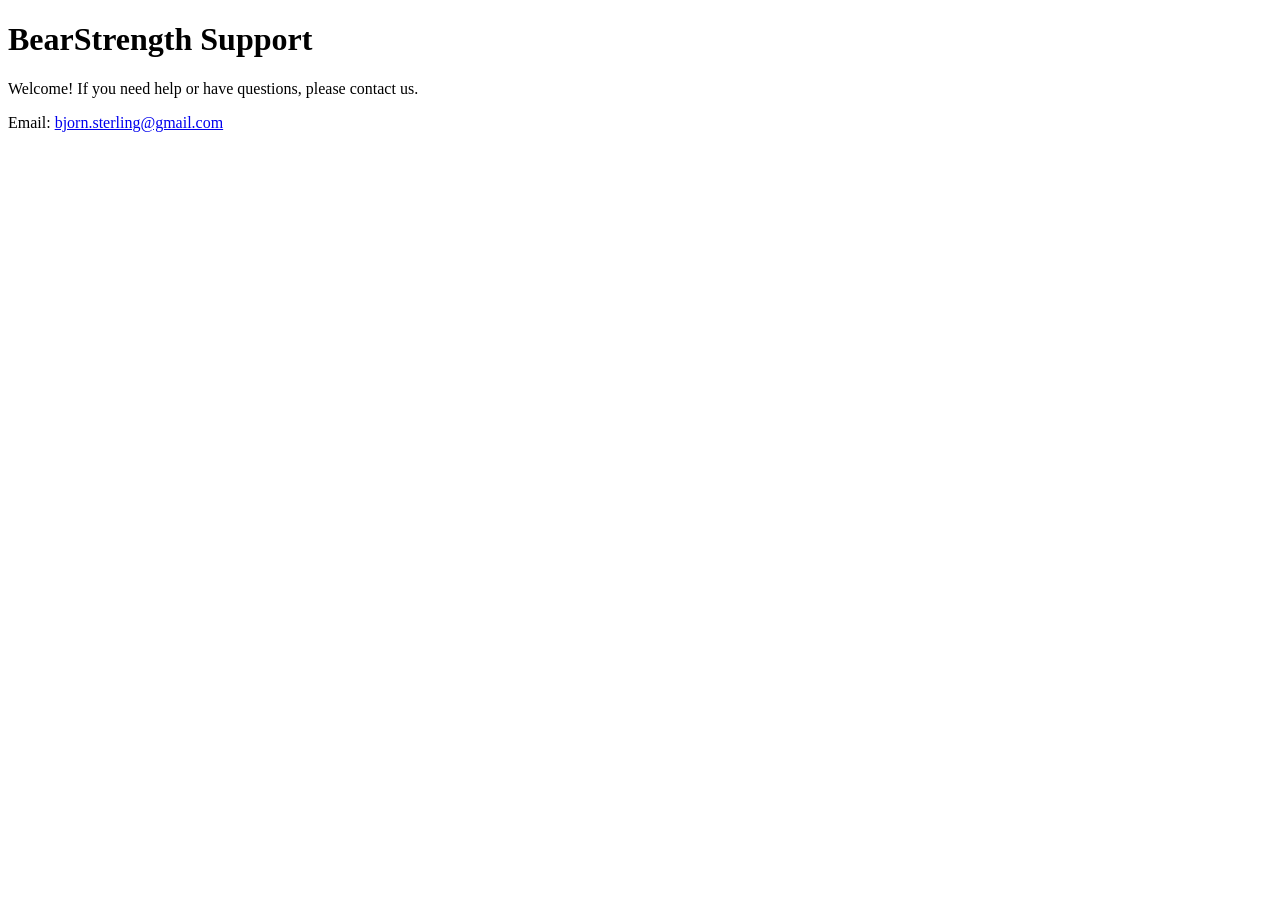
==== index.html @ cc9d1ebb "Update email address in index.html" ====
<!DOCTYPE html>
<html>
<head>
  <title>BearStrength - Support</title>
</head>
<body>
  <h1>BearStrength Support</h1>
  <p>Welcome! If you need help or have questions, please contact us.</p>
  <p>Email: <a href="mailto:bjorn.sterling@gmail.com">bjorn.sterling@gmail.com</a></p>
</body>
</html>
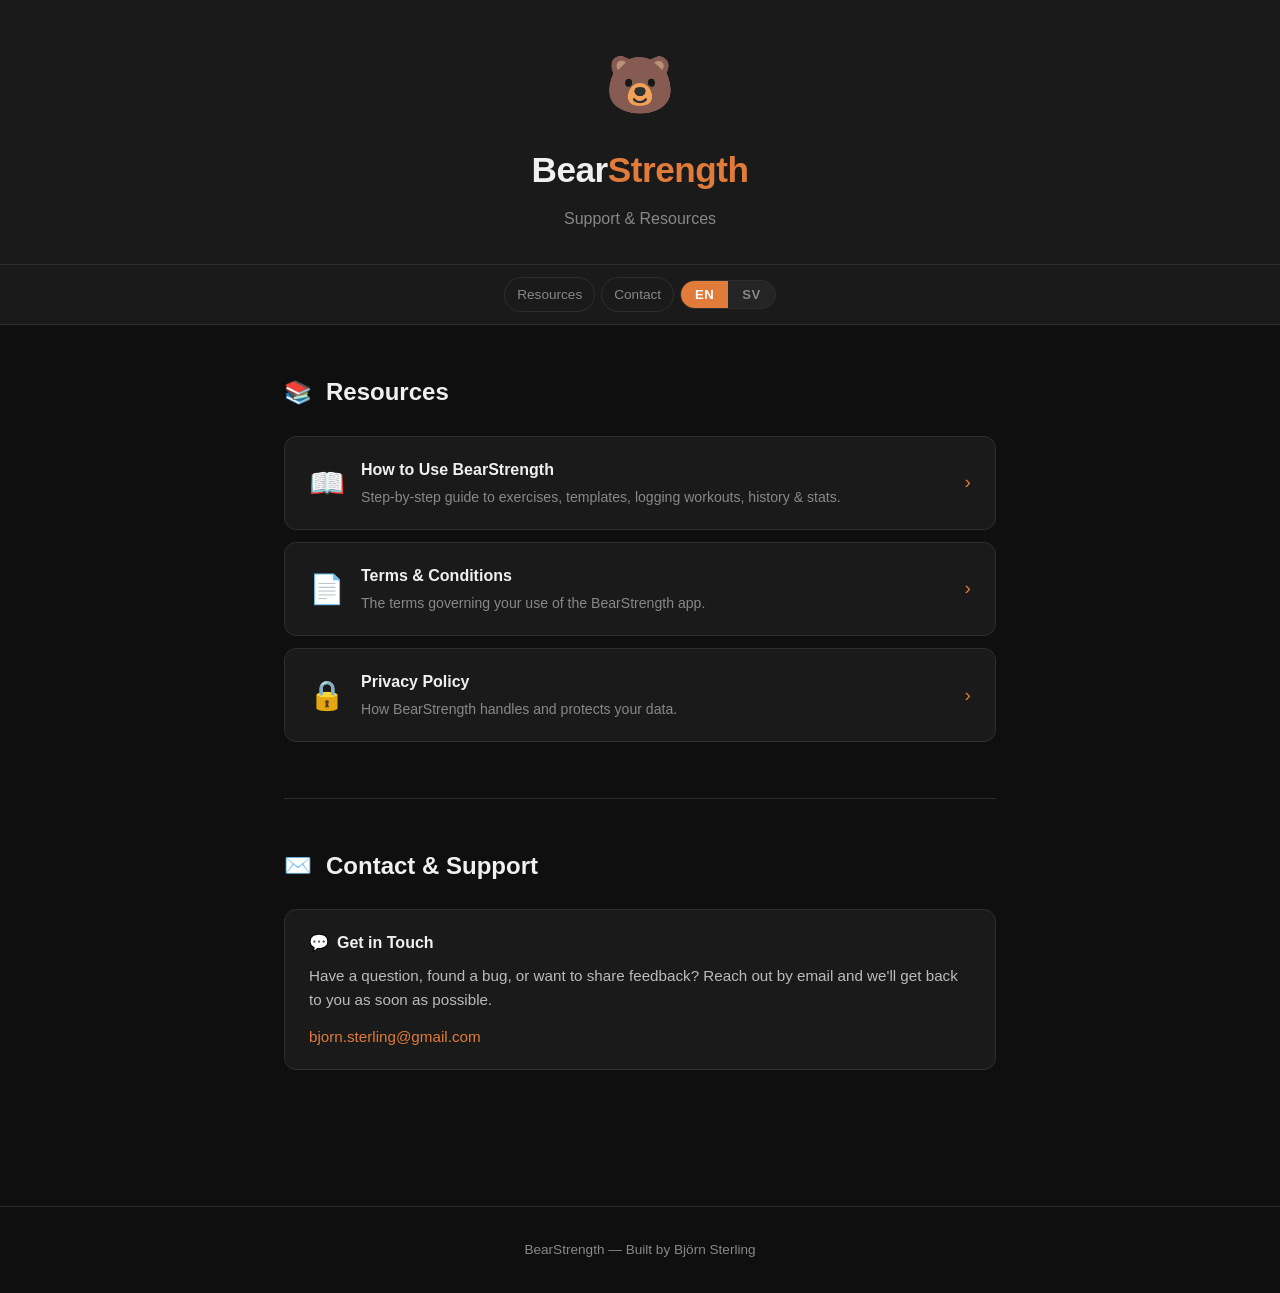
==== commit 44fd14b1: "Update the index page with design and links to other pages" ====
--- a/index.html
+++ b/index.html
@@ -1,11 +1,349 @@
 <!DOCTYPE html>
-<html>
+<html lang="en">
 <head>
-  <title>BearStrength - Support</title>
+  <meta charset="UTF-8" />
+  <meta name="viewport" content="width=device-width, initial-scale=1.0" />
+  <title>BearStrength — Support</title>
+  <style>
+    :root {
+      --bg: #0f0f0f;
+      --surface: #1a1a1a;
+      --surface2: #242424;
+      --border: #2e2e2e;
+      --accent: #e07b39;
+      --accent-dim: #b85e22;
+      --text: #f0f0f0;
+      --muted: #888;
+      --green: #4caf7d;
+      --radius: 12px;
+    }
+
+    * { box-sizing: border-box; margin: 0; padding: 0; }
+
+    body {
+      background: var(--bg);
+      color: var(--text);
+      font-family: -apple-system, BlinkMacSystemFont, "Segoe UI", Helvetica, Arial, sans-serif;
+      font-size: 16px;
+      line-height: 1.6;
+    }
+
+    header {
+      background: var(--surface);
+      border-bottom: 1px solid var(--border);
+      padding: 40px 24px 32px;
+      text-align: center;
+    }
+
+    header .bear { font-size: 56px; margin-bottom: 12px; }
+
+    header h1 {
+      font-size: 2.2rem;
+      font-weight: 800;
+      letter-spacing: -0.5px;
+    }
+
+    header h1 span { color: var(--accent); }
+
+    header p {
+      color: var(--muted);
+      margin-top: 8px;
+      font-size: 1rem;
+    }
+
+    /* Language toggle */
+    .lang-toggle {
+      display: flex;
+      background: var(--surface2);
+      border: 1px solid var(--border);
+      border-radius: 24px;
+      overflow: hidden;
+      flex-shrink: 0;
+    }
+
+    .lang-btn {
+      padding: 6px 14px;
+      font-size: 0.82rem;
+      font-weight: 600;
+      cursor: pointer;
+      border: none;
+      background: transparent;
+      color: var(--muted);
+      letter-spacing: 0.5px;
+      transition: all 0.15s;
+    }
+
+    .lang-btn.active {
+      background: var(--accent);
+      color: #fff;
+    }
+
+    nav {
+      background: var(--surface);
+      border-bottom: 1px solid var(--border);
+      display: flex;
+      justify-content: center;
+      align-items: center;
+      gap: 6px;
+      padding: 12px 24px;
+      flex-wrap: wrap;
+      position: sticky;
+      top: 0;
+      z-index: 100;
+    }
+
+    nav a {
+      color: var(--muted);
+      text-decoration: none;
+      font-size: 0.85rem;
+      padding: 6px 12px;
+      border-radius: 20px;
+      border: 1px solid var(--border);
+      transition: all 0.15s;
+    }
+
+    nav a:hover, nav a:focus {
+      color: var(--text);
+      border-color: var(--accent);
+      background: rgba(224, 123, 57, 0.08);
+    }
+
+    main {
+      max-width: 760px;
+      margin: 0 auto;
+      padding: 48px 24px 80px;
+    }
+
+    .section {
+      margin-bottom: 56px;
+    }
+
+    .section-header {
+      display: flex;
+      align-items: center;
+      gap: 14px;
+      margin-bottom: 24px;
+    }
+
+    .section-header h2 {
+      font-size: 1.5rem;
+      font-weight: 700;
+    }
+
+    .icon { font-size: 1.4rem; }
+
+    /* Link cards */
+    .link-card {
+      background: var(--surface);
+      border: 1px solid var(--border);
+      border-radius: var(--radius);
+      padding: 20px 24px;
+      margin-bottom: 12px;
+      text-decoration: none;
+      display: flex;
+      align-items: center;
+      justify-content: space-between;
+      gap: 16px;
+      transition: border-color 0.15s, background 0.15s;
+    }
+
+    .link-card:hover, .link-card:focus {
+      border-color: var(--accent);
+      background: rgba(224, 123, 57, 0.05);
+      outline: none;
+    }
+
+    .link-card-body {
+      display: flex;
+      align-items: center;
+      gap: 16px;
+    }
+
+    .link-card-icon {
+      font-size: 1.8rem;
+      flex-shrink: 0;
+    }
+
+    .link-card h3 {
+      font-size: 1rem;
+      font-weight: 600;
+      color: var(--text);
+      margin-bottom: 4px;
+    }
+
+    .link-card p {
+      font-size: 0.88rem;
+      color: var(--muted);
+    }
+
+    .link-card-arrow {
+      color: var(--accent);
+      font-size: 1.2rem;
+      flex-shrink: 0;
+    }
+
+    /* Info card */
+    .card {
+      background: var(--surface);
+      border: 1px solid var(--border);
+      border-radius: var(--radius);
+      padding: 20px 24px;
+      margin-bottom: 12px;
+    }
+
+    .card h3 {
+      font-size: 1rem;
+      font-weight: 600;
+      margin-bottom: 8px;
+      display: flex;
+      align-items: center;
+      gap: 8px;
+    }
+
+    .card p {
+      color: #bbb;
+      font-size: 0.95rem;
+    }
+
+    .card a {
+      color: var(--accent);
+      text-decoration: none;
+    }
+
+    .card a:hover { text-decoration: underline; }
+
+    hr.divider {
+      border: none;
+      border-top: 1px solid var(--border);
+      margin: 48px 0;
+    }
+
+    footer {
+      text-align: center;
+      padding: 32px 24px;
+      border-top: 1px solid var(--border);
+      color: var(--muted);
+      font-size: 0.85rem;
+    }
+
+    @media (max-width: 540px) {
+      .link-card { padding: 16px 18px; }
+    }
+
+    /* Language visibility */
+    [data-lang] { display: none; }
+    body.lang-en [data-lang="en"] { display: revert; }
+    body.lang-sv [data-lang="sv"] { display: revert; }
+
+    span[data-lang] { display: none; }
+    body.lang-en span[data-lang="en"] { display: inline; }
+    body.lang-sv span[data-lang="sv"] { display: inline; }
+  </style>
 </head>
-<body>
-  <h1>BearStrength Support</h1>
-  <p>Welcome! If you need help or have questions, please contact us.</p>
-  <p>Email: <a href="mailto:bjorn.sterling@gmail.com">bjorn.sterling@gmail.com</a></p>
+<body class="lang-en">
+
+<header>
+  <div class="bear">🐻</div>
+  <h1>Bear<span>Strength</span></h1>
+  <p data-lang="en">Support &amp; Resources</p>
+  <p data-lang="sv">Support &amp; Resurser</p>
+</header>
+
+<nav>
+  <a href="#resources"><span data-lang="en">Resources</span><span data-lang="sv">Resurser</span></a>
+  <a href="#contact"><span data-lang="en">Contact</span><span data-lang="sv">Kontakt</span></a>
+  <div class="lang-toggle">
+    <button class="lang-btn active" id="btn-en" onclick="setLang('en')">EN</button>
+    <button class="lang-btn" id="btn-sv" onclick="setLang('sv')">SV</button>
+  </div>
+</nav>
+
+<main>
+
+  <!-- RESOURCES -->
+  <section class="section" id="resources">
+    <div class="section-header">
+      <span class="icon">📚</span>
+      <h2 data-lang="en">Resources</h2>
+      <h2 data-lang="sv">Resurser</h2>
+    </div>
+
+    <a class="link-card" href="instruction.html">
+      <div class="link-card-body">
+        <div class="link-card-icon">📖</div>
+        <div>
+          <h3><span data-lang="en">How to Use BearStrength</span><span data-lang="sv">Hur man använder BearStrength</span></h3>
+          <p data-lang="en">Step-by-step guide to exercises, templates, logging workouts, history &amp; stats.</p>
+          <p data-lang="sv">Steg-för-steg-guide till övningar, mallar, loggning av träningspass, historik och statistik.</p>
+        </div>
+      </div>
+      <div class="link-card-arrow">›</div>
+    </a>
+
+    <a class="link-card" href="TermsAndCondition.html">
+      <div class="link-card-body">
+        <div class="link-card-icon">📄</div>
+        <div>
+          <h3><span data-lang="en">Terms &amp; Conditions</span><span data-lang="sv">Användarvillkor</span></h3>
+          <p data-lang="en">The terms governing your use of the BearStrength app.</p>
+          <p data-lang="sv">Villkoren som gäller för din användning av BearStrength-appen.</p>
+        </div>
+      </div>
+      <div class="link-card-arrow">›</div>
+    </a>
+
+    <a class="link-card" href="privacy.html">
+      <div class="link-card-body">
+        <div class="link-card-icon">🔒</div>
+        <div>
+          <h3><span data-lang="en">Privacy Policy</span><span data-lang="sv">Integritetspolicy</span></h3>
+          <p data-lang="en">How BearStrength handles and protects your data.</p>
+          <p data-lang="sv">Hur BearStrength hanterar och skyddar din data.</p>
+        </div>
+      </div>
+      <div class="link-card-arrow">›</div>
+    </a>
+  </section>
+
+  <hr class="divider" />
+
+  <!-- CONTACT -->
+  <section class="section" id="contact">
+    <div class="section-header">
+      <span class="icon">✉️</span>
+      <h2 data-lang="en">Contact &amp; Support</h2>
+      <h2 data-lang="sv">Kontakt &amp; Support</h2>
+    </div>
+
+    <div class="card">
+      <h3><span>💬</span> <span data-lang="en">Get in Touch</span><span data-lang="sv">Kontakta oss</span></h3>
+      <p data-lang="en">Have a question, found a bug, or want to share feedback? Reach out by email and we'll get back to you as soon as possible.</p>
+      <p data-lang="sv">Har du en fråga, hittat en bugg eller vill dela feedback? Kontakta oss via e-post så återkommer vi så snart som möjligt.</p>
+      <p style="margin-top: 12px;">
+        <a href="mailto:bjorn.sterling@gmail.com">bjorn.sterling@gmail.com</a>
+      </p>
+    </div>
+  </section>
+
+</main>
+
+<footer>
+  <p>BearStrength &mdash; Built by Björn Sterling</p>
+</footer>
+
+<script>
+  function setLang(lang) {
+    document.body.className = 'lang-' + lang;
+    document.getElementById('btn-en').classList.toggle('active', lang === 'en');
+    document.getElementById('btn-sv').classList.toggle('active', lang === 'sv');
+    document.documentElement.lang = lang;
+    localStorage.setItem('bs-lang', lang);
+  }
+
+  // Restore saved preference
+  const saved = localStorage.getItem('bs-lang');
+  if (saved === 'sv') setLang('sv');
+</script>
+
 </body>
 </html>
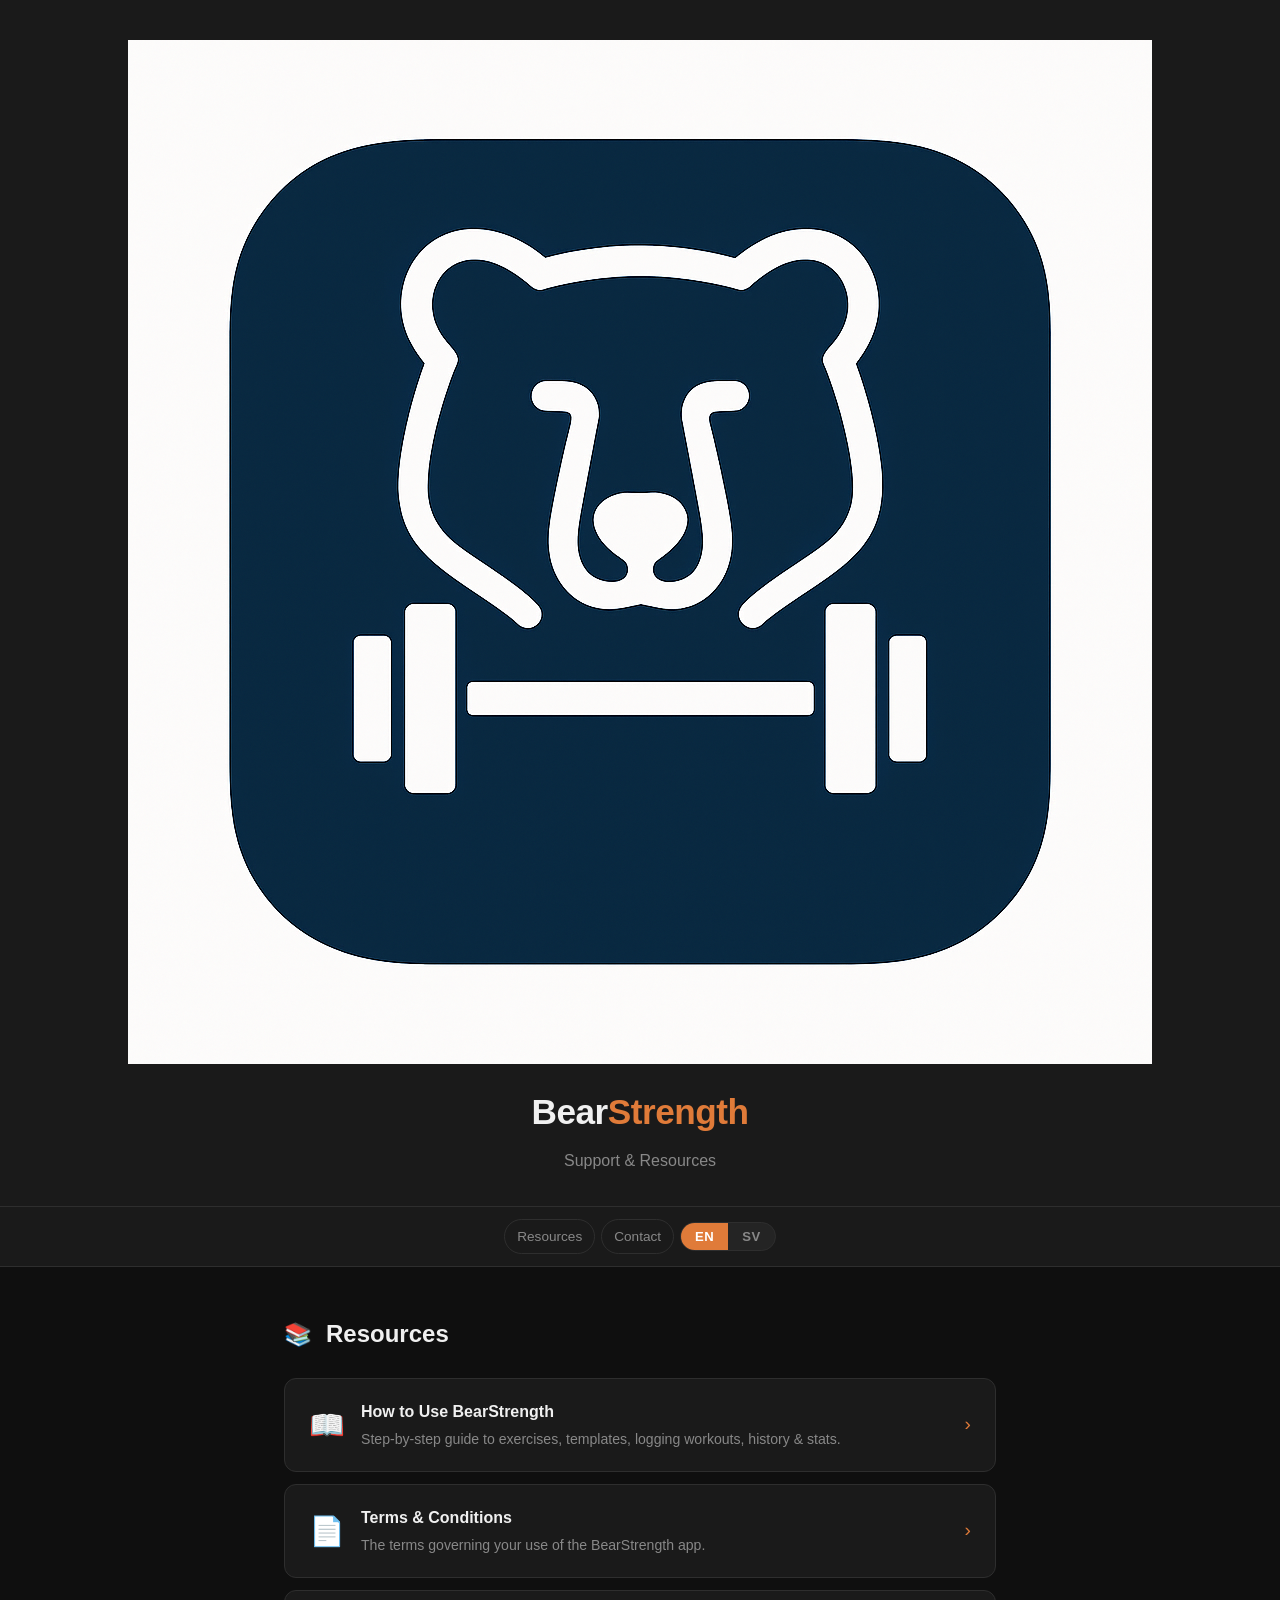
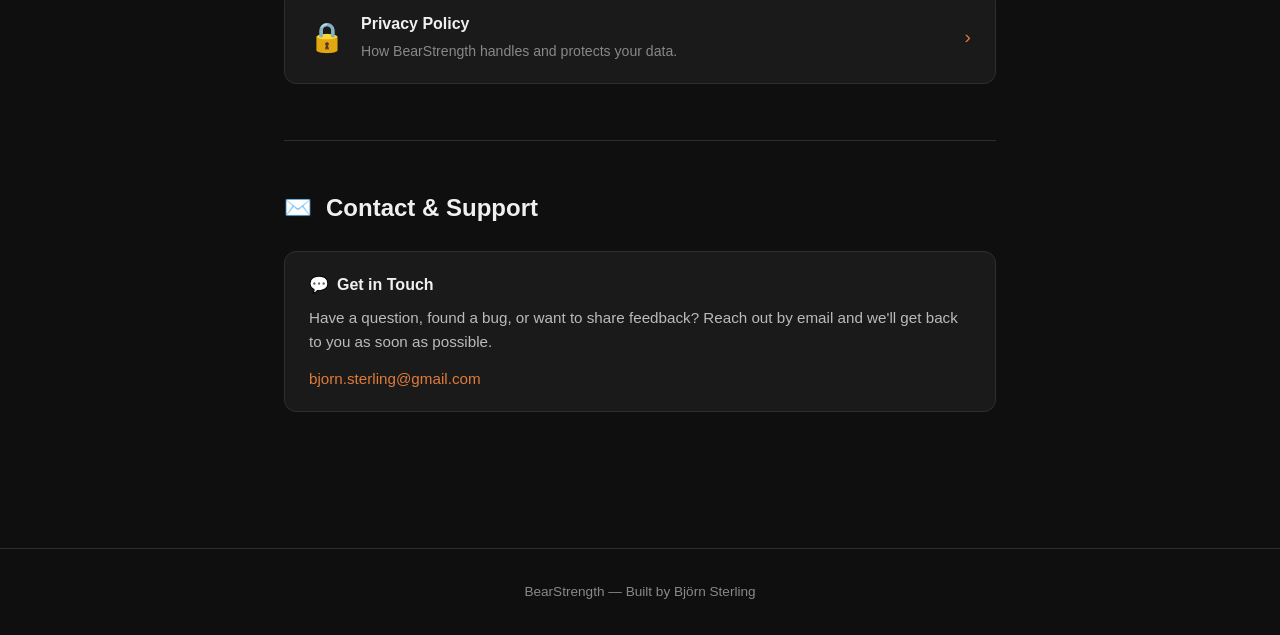
==== commit c595eafb: "add image and implemented it on all the pages." ====
--- a/index.html
+++ b/index.html
@@ -243,7 +243,7 @@
 <body class="lang-en">
 
 <header>
-  <div class="bear">🐻</div>
+  <img src="images/AppIcon.png" alt="BearStrength" class="bear">
   <h1>Bear<span>Strength</span></h1>
   <p data-lang="en">Support &amp; Resources</p>
   <p data-lang="sv">Support &amp; Resurser</p>
@@ -268,7 +268,7 @@
       <h2 data-lang="sv">Resurser</h2>
     </div>
 
-    <a class="link-card" href="instruction.html">
+    <a class="link-card" href="pages/instruction.html">
       <div class="link-card-body">
         <div class="link-card-icon">📖</div>
         <div>
@@ -280,7 +280,7 @@
       <div class="link-card-arrow">›</div>
     </a>
 
-    <a class="link-card" href="TermsAndCondition.html">
+    <a class="link-card" href="pages/TermsAndCondition.html">
       <div class="link-card-body">
         <div class="link-card-icon">📄</div>
         <div>
@@ -292,7 +292,7 @@
       <div class="link-card-arrow">›</div>
     </a>
 
-    <a class="link-card" href="privacy.html">
+    <a class="link-card" href="pages/privacy.html">
       <div class="link-card-body">
         <div class="link-card-icon">🔒</div>
         <div>
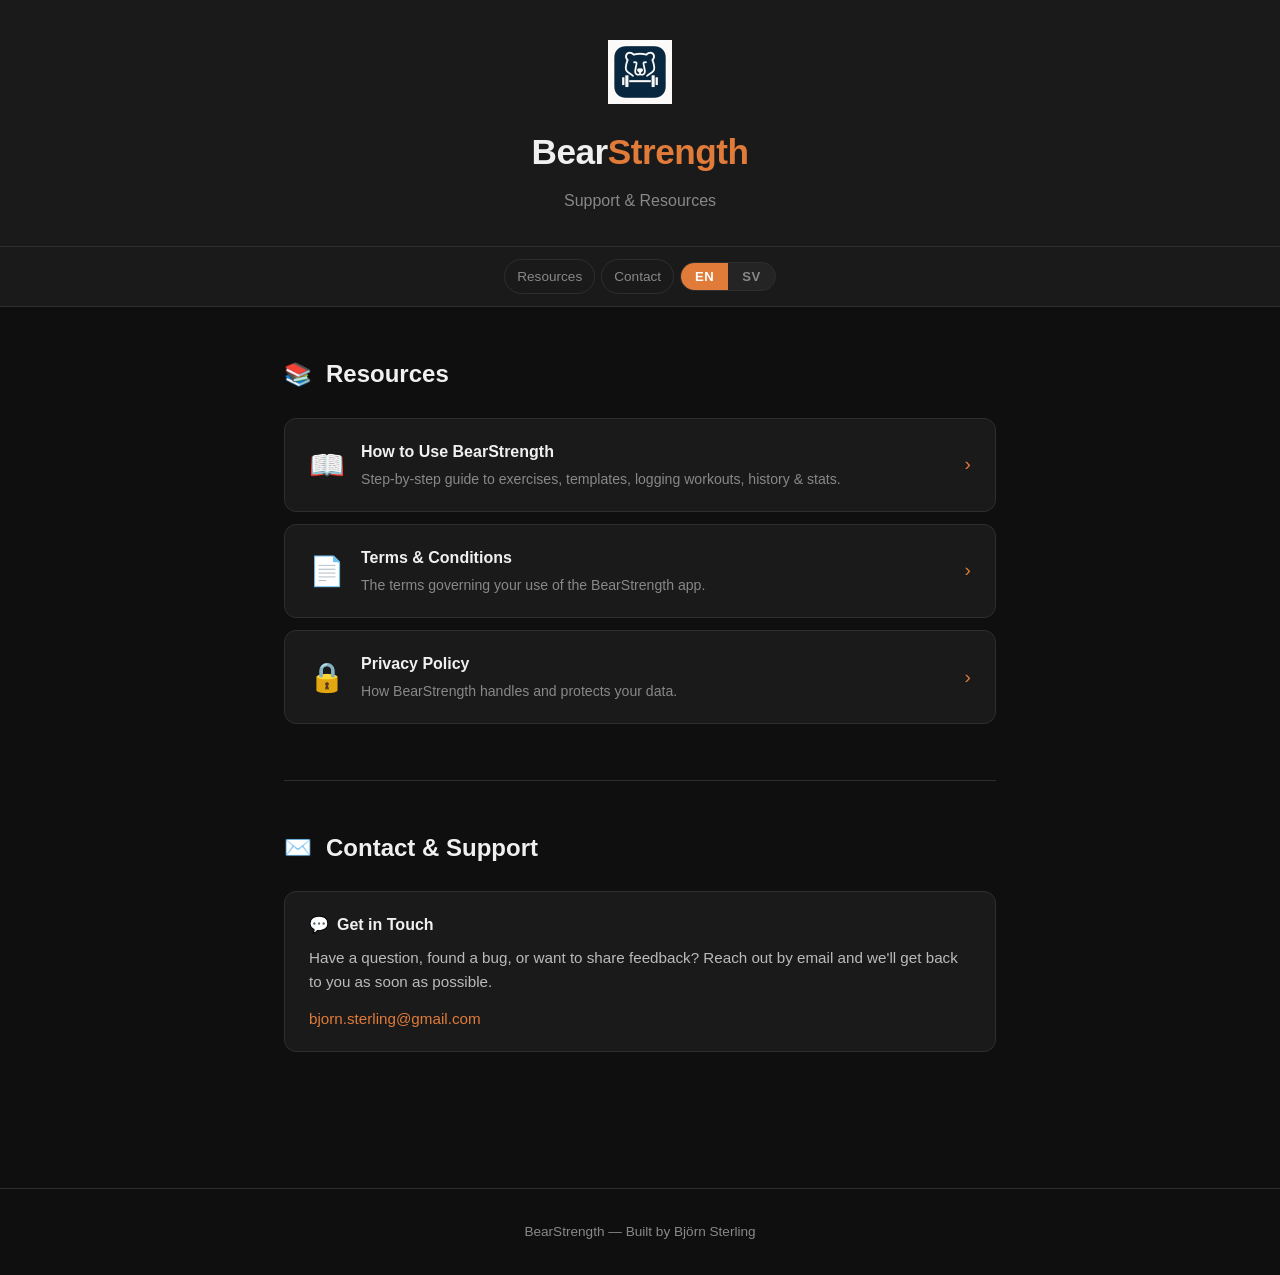
==== commit b204094b: "reduced the size of the new image." ====
--- a/index.html
+++ b/index.html
@@ -35,7 +35,7 @@
       text-align: center;
     }
 
-    header .bear { font-size: 56px; margin-bottom: 12px; }
+    header .bear { width: 64px; height: 64px; margin-bottom: 12px; }
 
     header h1 {
       font-size: 2.2rem;
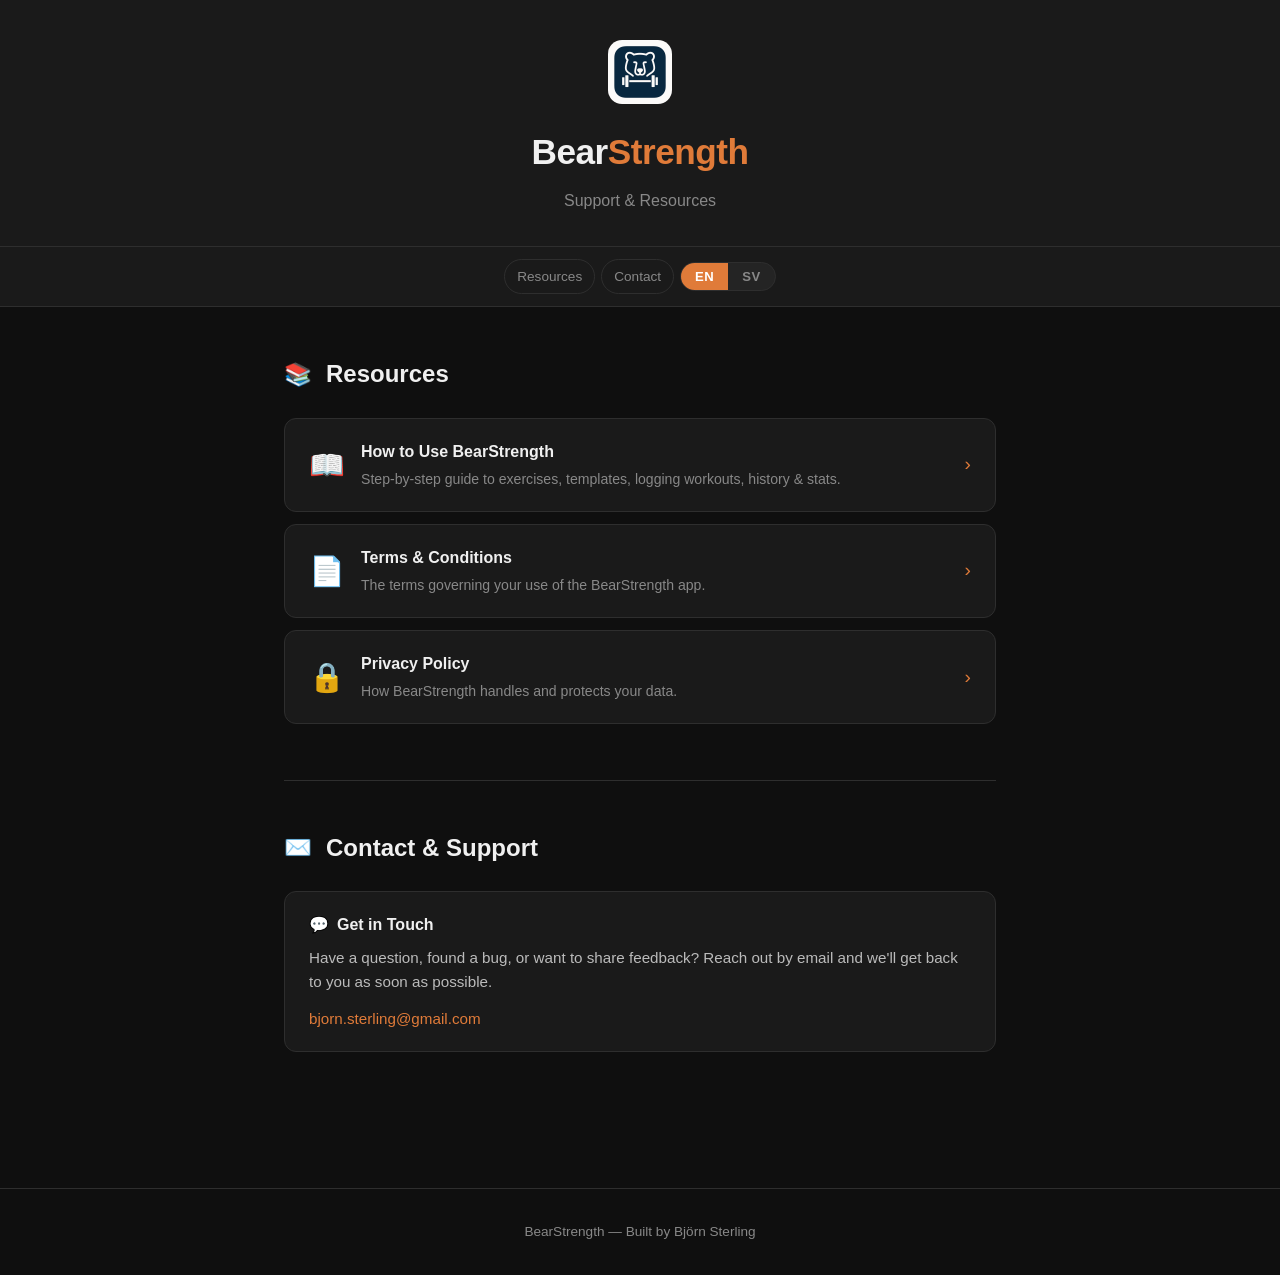
==== commit e1ccac36: "added corner radius on the image" ====
--- a/index.html
+++ b/index.html
@@ -35,7 +35,7 @@
       text-align: center;
     }
 
-    header .bear { width: 64px; height: 64px; margin-bottom: 12px; }
+    header .bear { width: 64px; height: 64px; margin-bottom: 12px; border-radius: 22%; }
 
     header h1 {
       font-size: 2.2rem;
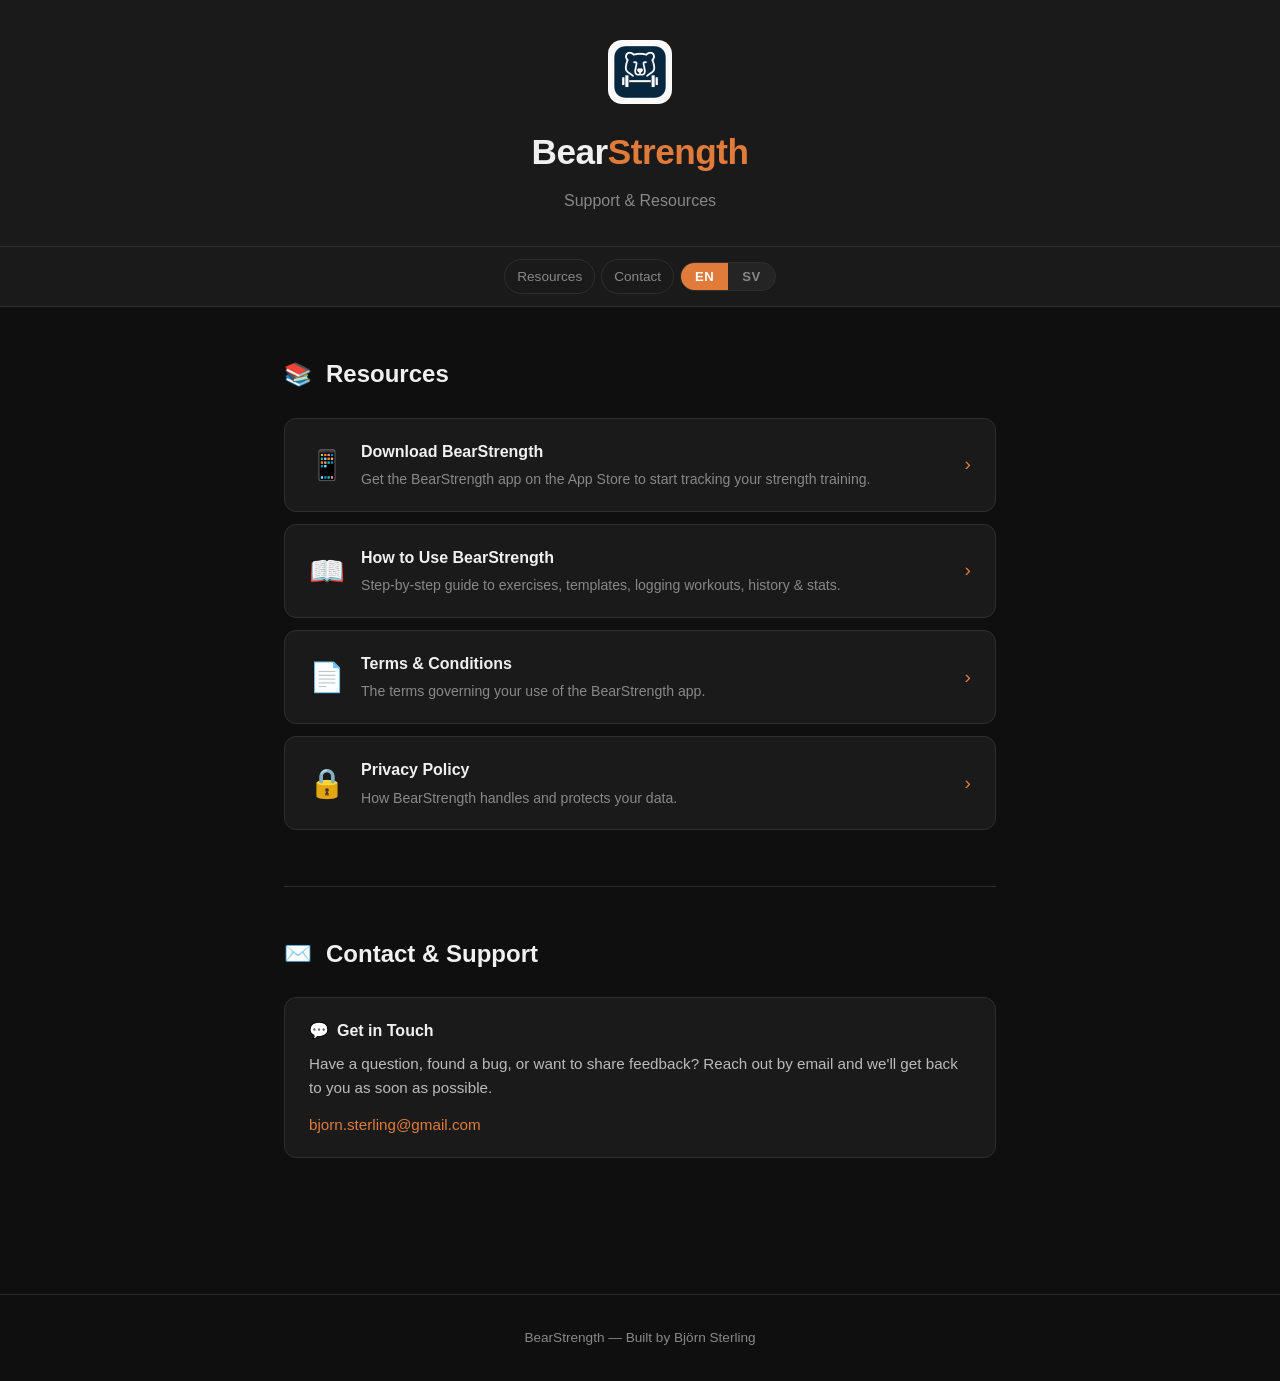
==== commit b2c1e6bf: "Update index.html Added a link to the app in app store." ====
--- a/index.html
+++ b/index.html
@@ -4,241 +4,7 @@
   <meta charset="UTF-8" />
   <meta name="viewport" content="width=device-width, initial-scale=1.0" />
   <title>BearStrength — Support</title>
-  <style>
-    :root {
-      --bg: #0f0f0f;
-      --surface: #1a1a1a;
-      --surface2: #242424;
-      --border: #2e2e2e;
-      --accent: #e07b39;
-      --accent-dim: #b85e22;
-      --text: #f0f0f0;
-      --muted: #888;
-      --green: #4caf7d;
-      --radius: 12px;
-    }
-
-    * { box-sizing: border-box; margin: 0; padding: 0; }
-
-    body {
-      background: var(--bg);
-      color: var(--text);
-      font-family: -apple-system, BlinkMacSystemFont, "Segoe UI", Helvetica, Arial, sans-serif;
-      font-size: 16px;
-      line-height: 1.6;
-    }
-
-    header {
-      background: var(--surface);
-      border-bottom: 1px solid var(--border);
-      padding: 40px 24px 32px;
-      text-align: center;
-    }
-
-    header .bear { width: 64px; height: 64px; margin-bottom: 12px; border-radius: 22%; }
-
-    header h1 {
-      font-size: 2.2rem;
-      font-weight: 800;
-      letter-spacing: -0.5px;
-    }
-
-    header h1 span { color: var(--accent); }
-
-    header p {
-      color: var(--muted);
-      margin-top: 8px;
-      font-size: 1rem;
-    }
-
-    /* Language toggle */
-    .lang-toggle {
-      display: flex;
-      background: var(--surface2);
-      border: 1px solid var(--border);
-      border-radius: 24px;
-      overflow: hidden;
-      flex-shrink: 0;
-    }
-
-    .lang-btn {
-      padding: 6px 14px;
-      font-size: 0.82rem;
-      font-weight: 600;
-      cursor: pointer;
-      border: none;
-      background: transparent;
-      color: var(--muted);
-      letter-spacing: 0.5px;
-      transition: all 0.15s;
-    }
-
-    .lang-btn.active {
-      background: var(--accent);
-      color: #fff;
-    }
-
-    nav {
-      background: var(--surface);
-      border-bottom: 1px solid var(--border);
-      display: flex;
-      justify-content: center;
-      align-items: center;
-      gap: 6px;
-      padding: 12px 24px;
-      flex-wrap: wrap;
-      position: sticky;
-      top: 0;
-      z-index: 100;
-    }
-
-    nav a {
-      color: var(--muted);
-      text-decoration: none;
-      font-size: 0.85rem;
-      padding: 6px 12px;
-      border-radius: 20px;
-      border: 1px solid var(--border);
-      transition: all 0.15s;
-    }
-
-    nav a:hover, nav a:focus {
-      color: var(--text);
-      border-color: var(--accent);
-      background: rgba(224, 123, 57, 0.08);
-    }
-
-    main {
-      max-width: 760px;
-      margin: 0 auto;
-      padding: 48px 24px 80px;
-    }
-
-    .section {
-      margin-bottom: 56px;
-    }
-
-    .section-header {
-      display: flex;
-      align-items: center;
-      gap: 14px;
-      margin-bottom: 24px;
-    }
-
-    .section-header h2 {
-      font-size: 1.5rem;
-      font-weight: 700;
-    }
-
-    .icon { font-size: 1.4rem; }
-
-    /* Link cards */
-    .link-card {
-      background: var(--surface);
-      border: 1px solid var(--border);
-      border-radius: var(--radius);
-      padding: 20px 24px;
-      margin-bottom: 12px;
-      text-decoration: none;
-      display: flex;
-      align-items: center;
-      justify-content: space-between;
-      gap: 16px;
-      transition: border-color 0.15s, background 0.15s;
-    }
-
-    .link-card:hover, .link-card:focus {
-      border-color: var(--accent);
-      background: rgba(224, 123, 57, 0.05);
-      outline: none;
-    }
-
-    .link-card-body {
-      display: flex;
-      align-items: center;
-      gap: 16px;
-    }
-
-    .link-card-icon {
-      font-size: 1.8rem;
-      flex-shrink: 0;
-    }
-
-    .link-card h3 {
-      font-size: 1rem;
-      font-weight: 600;
-      color: var(--text);
-      margin-bottom: 4px;
-    }
-
-    .link-card p {
-      font-size: 0.88rem;
-      color: var(--muted);
-    }
-
-    .link-card-arrow {
-      color: var(--accent);
-      font-size: 1.2rem;
-      flex-shrink: 0;
-    }
-
-    /* Info card */
-    .card {
-      background: var(--surface);
-      border: 1px solid var(--border);
-      border-radius: var(--radius);
-      padding: 20px 24px;
-      margin-bottom: 12px;
-    }
-
-    .card h3 {
-      font-size: 1rem;
-      font-weight: 600;
-      margin-bottom: 8px;
-      display: flex;
-      align-items: center;
-      gap: 8px;
-    }
-
-    .card p {
-      color: #bbb;
-      font-size: 0.95rem;
-    }
-
-    .card a {
-      color: var(--accent);
-      text-decoration: none;
-    }
-
-    .card a:hover { text-decoration: underline; }
-
-    hr.divider {
-      border: none;
-      border-top: 1px solid var(--border);
-      margin: 48px 0;
-    }
-
-    footer {
-      text-align: center;
-      padding: 32px 24px;
-      border-top: 1px solid var(--border);
-      color: var(--muted);
-      font-size: 0.85rem;
-    }
-
-    @media (max-width: 540px) {
-      .link-card { padding: 16px 18px; }
-    }
-
-    /* Language visibility */
-    [data-lang] { display: none; }
-    body.lang-en [data-lang="en"] { display: revert; }
-    body.lang-sv [data-lang="sv"] { display: revert; }
-
-    span[data-lang] { display: none; }
-    body.lang-en span[data-lang="en"] { display: inline; }
-    body.lang-sv span[data-lang="sv"] { display: inline; }
-  </style>
+  <link rel="stylesheet" href="css/styles.css">
 </head>
 <body class="lang-en">
 
@@ -267,6 +33,18 @@
       <h2 data-lang="en">Resources</h2>
       <h2 data-lang="sv">Resurser</h2>
     </div>
+
+    <a class="link-card" href="https://apps.apple.com/app/id6759566683">
+      <div class="link-card-body">
+        <div class="link-card-icon">📱</div>
+        <div>
+          <h3><span data-lang="en">Download BearStrength</span><span data-lang="sv">Ladda ner BearStrength</span></h3>
+          <p data-lang="en">Get the BearStrength app on the App Store to start tracking your strength training.</p>
+          <p data-lang="sv">Hämta BearStrength-appen på App Store för att börja spåra din styrketräning.</p>
+        </div>
+      </div>
+      <div class="link-card-arrow">›</div>
+    </a>
 
     <a class="link-card" href="pages/instruction.html">
       <div class="link-card-body">
--- a/css/styles.css
+++ b/css/styles.css
@@ -0,0 +1,461 @@
+/* ============================================================
+   Variables & Reset
+   ============================================================ */
+:root {
+  --bg: #0f0f0f;
+  --surface: #1a1a1a;
+  --surface2: #242424;
+  --border: #2e2e2e;
+  --accent: #e07b39;
+  --accent-dim: #b85e22;
+  --text: #f0f0f0;
+  --muted: #888;
+  --green: #4caf7d;
+  --radius: 12px;
+}
+
+* { box-sizing: border-box; margin: 0; padding: 0; }
+
+/* ============================================================
+   Base
+   ============================================================ */
+body {
+  background: var(--bg);
+  color: var(--text);
+  font-family: -apple-system, BlinkMacSystemFont, "Segoe UI", Helvetica, Arial, sans-serif;
+  font-size: 16px;
+  line-height: 1.6;
+}
+
+/* ============================================================
+   Header
+   ============================================================ */
+header {
+  background: var(--surface);
+  border-bottom: 1px solid var(--border);
+  padding: 40px 24px 32px;
+  text-align: center;
+}
+
+header .bear {
+  width: 64px;
+  height: 64px;
+  margin-bottom: 12px;
+  border-radius: 22%;
+}
+
+header h1 {
+  font-size: 2.2rem;
+  font-weight: 800;
+  letter-spacing: -0.5px;
+}
+
+header h1 span { color: var(--accent); }
+
+header p {
+  color: var(--muted);
+  margin-top: 8px;
+  font-size: 1rem;
+}
+
+/* ============================================================
+   Nav
+   ============================================================ */
+nav {
+  background: var(--surface);
+  border-bottom: 1px solid var(--border);
+  display: flex;
+  justify-content: center;
+  align-items: center;
+  gap: 6px;
+  padding: 12px 24px;
+  flex-wrap: wrap;
+  position: sticky;
+  top: 0;
+  z-index: 100;
+}
+
+nav a {
+  color: var(--muted);
+  text-decoration: none;
+  font-size: 0.85rem;
+  padding: 6px 12px;
+  border-radius: 20px;
+  border: 1px solid var(--border);
+  transition: all 0.15s;
+}
+
+nav a:hover, nav a:focus {
+  color: var(--text);
+  border-color: var(--accent);
+  background: rgba(224, 123, 57, 0.08);
+}
+
+/* ============================================================
+   Language Toggle
+   ============================================================ */
+.lang-toggle {
+  display: flex;
+  background: var(--surface2);
+  border: 1px solid var(--border);
+  border-radius: 24px;
+  overflow: hidden;
+  flex-shrink: 0;
+}
+
+.lang-btn {
+  padding: 6px 14px;
+  font-size: 0.82rem;
+  font-weight: 600;
+  cursor: pointer;
+  border: none;
+  background: transparent;
+  color: var(--muted);
+  letter-spacing: 0.5px;
+  transition: all 0.15s;
+}
+
+.lang-btn.active {
+  background: var(--accent);
+  color: #fff;
+}
+
+/* ============================================================
+   Main & Sections
+   ============================================================ */
+main {
+  max-width: 760px;
+  margin: 0 auto;
+  padding: 48px 24px 80px;
+}
+
+.section {
+  margin-bottom: 56px;
+}
+
+.section-header {
+  display: flex;
+  align-items: center;
+  gap: 14px;
+  margin-bottom: 24px;
+}
+
+.section-header h2 {
+  font-size: 1.5rem;
+  font-weight: 700;
+}
+
+.icon { font-size: 1.4rem; }
+
+/* ============================================================
+   Cards
+   ============================================================ */
+.card {
+  background: var(--surface);
+  border: 1px solid var(--border);
+  border-radius: var(--radius);
+  padding: 20px 24px;
+  margin-bottom: 12px;
+}
+
+.card h3 {
+  font-size: 1rem;
+  font-weight: 600;
+  margin-bottom: 8px;
+  display: flex;
+  align-items: center;
+  gap: 8px;
+}
+
+.card p, .card li {
+  color: #bbb;
+  font-size: 0.95rem;
+}
+
+.card p + p {
+  margin-top: 12px;
+}
+
+.card a {
+  color: var(--accent);
+  text-decoration: none;
+}
+
+.card a:hover { text-decoration: underline; }
+
+.card ul {
+  list-style: none;
+  padding: 0;
+}
+
+.card ul li {
+  padding: 5px 0;
+  padding-left: 20px;
+  position: relative;
+}
+
+.card ul li::before {
+  content: "–";
+  position: absolute;
+  left: 0;
+  color: var(--accent);
+}
+
+/* ============================================================
+   Link Cards (index page)
+   ============================================================ */
+.link-card {
+  background: var(--surface);
+  border: 1px solid var(--border);
+  border-radius: var(--radius);
+  padding: 20px 24px;
+  margin-bottom: 12px;
+  text-decoration: none;
+  display: flex;
+  align-items: center;
+  justify-content: space-between;
+  gap: 16px;
+  transition: border-color 0.15s, background 0.15s;
+}
+
+.link-card:hover, .link-card:focus {
+  border-color: var(--accent);
+  background: rgba(224, 123, 57, 0.05);
+  outline: none;
+}
+
+.link-card-body {
+  display: flex;
+  align-items: center;
+  gap: 16px;
+}
+
+.link-card-icon {
+  font-size: 1.8rem;
+  flex-shrink: 0;
+}
+
+.link-card h3 {
+  font-size: 1rem;
+  font-weight: 600;
+  color: var(--text);
+  margin-bottom: 4px;
+}
+
+.link-card p {
+  font-size: 0.88rem;
+  color: var(--muted);
+}
+
+.link-card-arrow {
+  color: var(--accent);
+  font-size: 1.2rem;
+  flex-shrink: 0;
+}
+
+/* ============================================================
+   Step Badge (instruction page)
+   ============================================================ */
+.step-badge {
+  background: var(--accent);
+  color: #fff;
+  font-size: 0.75rem;
+  font-weight: 700;
+  padding: 4px 10px;
+  border-radius: 20px;
+  white-space: nowrap;
+  letter-spacing: 0.5px;
+  text-transform: uppercase;
+}
+
+/* ============================================================
+   Tip & Note blocks (instruction page)
+   ============================================================ */
+.tip {
+  background: rgba(76, 175, 125, 0.08);
+  border: 1px solid rgba(76, 175, 125, 0.25);
+  border-radius: var(--radius);
+  padding: 14px 18px;
+  margin-top: 12px;
+  font-size: 0.9rem;
+  color: #a0d8b8;
+}
+
+.tip strong { color: var(--green); }
+
+.note {
+  background: rgba(224, 123, 57, 0.07);
+  border: 1px solid rgba(224, 123, 57, 0.2);
+  border-radius: var(--radius);
+  padding: 14px 18px;
+  margin-top: 12px;
+  font-size: 0.9rem;
+  color: #d9aa82;
+}
+
+.note strong { color: var(--accent); }
+
+/* ============================================================
+   Sub-steps (instruction page)
+   ============================================================ */
+.sub-steps {
+  counter-reset: sub;
+  list-style: none;
+  padding: 0;
+  margin-top: 12px;
+}
+
+.sub-steps li {
+  counter-increment: sub;
+  padding: 10px 0 10px 40px;
+  position: relative;
+  border-bottom: 1px solid var(--border);
+  font-size: 0.95rem;
+  color: #bbb;
+}
+
+.sub-steps li:last-child { border-bottom: none; }
+
+.sub-steps li::before {
+  content: counter(sub);
+  position: absolute;
+  left: 0;
+  top: 10px;
+  background: var(--surface2);
+  border: 1px solid var(--border);
+  color: var(--accent);
+  font-weight: 700;
+  font-size: 0.75rem;
+  width: 24px;
+  height: 24px;
+  border-radius: 50%;
+  display: flex;
+  align-items: center;
+  justify-content: center;
+  text-align: center;
+  line-height: 24px;
+}
+
+.sub-steps li strong { color: var(--text); }
+
+/* ============================================================
+   Stats grid (instruction page)
+   ============================================================ */
+.grid-2 {
+  display: grid;
+  grid-template-columns: 1fr 1fr;
+  gap: 12px;
+}
+
+.stat-card {
+  background: var(--surface);
+  border: 1px solid var(--border);
+  border-radius: var(--radius);
+  padding: 16px 20px;
+  text-align: center;
+}
+
+.stat-card .stat-icon { font-size: 1.6rem; margin-bottom: 6px; }
+.stat-card .stat-label { font-size: 0.82rem; color: var(--muted); margin-bottom: 4px; }
+.stat-card .stat-desc { font-size: 0.9rem; color: #ccc; font-weight: 500; }
+
+/* ============================================================
+   Tab chips (instruction page)
+   ============================================================ */
+.tab-row {
+  display: flex;
+  gap: 8px;
+  flex-wrap: wrap;
+  margin-top: 12px;
+}
+
+.tab-chip {
+  background: var(--surface2);
+  border: 1px solid var(--border);
+  border-radius: 8px;
+  padding: 6px 12px;
+  font-size: 0.82rem;
+  color: #ccc;
+  display: flex;
+  align-items: center;
+  gap: 6px;
+}
+
+/* ============================================================
+   Document pages — privacy & terms (smaller section headers)
+   ============================================================ */
+.page-doc .section {
+  margin-bottom: 40px;
+}
+
+.page-doc .section-header {
+  margin-bottom: 16px;
+}
+
+.page-doc .section-header h2 {
+  font-size: 1.2rem;
+}
+
+.page-doc hr.divider {
+  margin: 40px 0;
+}
+
+.effective-date {
+  background: rgba(224, 123, 57, 0.07);
+  border: 1px solid rgba(224, 123, 57, 0.2);
+  border-radius: var(--radius);
+  padding: 14px 18px;
+  margin-bottom: 40px;
+  font-size: 0.9rem;
+  color: #d9aa82;
+}
+
+.effective-date strong { color: var(--accent); }
+
+.generated-note {
+  font-size: 0.8rem;
+  color: var(--muted);
+  text-align: center;
+  margin-top: 40px;
+}
+
+.generated-note a {
+  color: var(--muted);
+  text-decoration: underline;
+}
+
+/* ============================================================
+   Divider & Footer
+   ============================================================ */
+hr.divider {
+  border: none;
+  border-top: 1px solid var(--border);
+  margin: 48px 0;
+}
+
+footer {
+  text-align: center;
+  padding: 32px 24px;
+  border-top: 1px solid var(--border);
+  color: var(--muted);
+  font-size: 0.85rem;
+}
+
+/* ============================================================
+   Responsive
+   ============================================================ */
+@media (max-width: 540px) {
+  .link-card { padding: 16px 18px; }
+  .grid-2 { grid-template-columns: 1fr; }
+}
+
+/* ============================================================
+   Language visibility
+   ============================================================ */
+[data-lang] { display: none; }
+body.lang-en [data-lang="en"] { display: revert; }
+body.lang-sv [data-lang="sv"] { display: revert; }
+
+span[data-lang] { display: none; }
+body.lang-en span[data-lang="en"] { display: inline; }
+body.lang-sv span[data-lang="sv"] { display: inline; }
